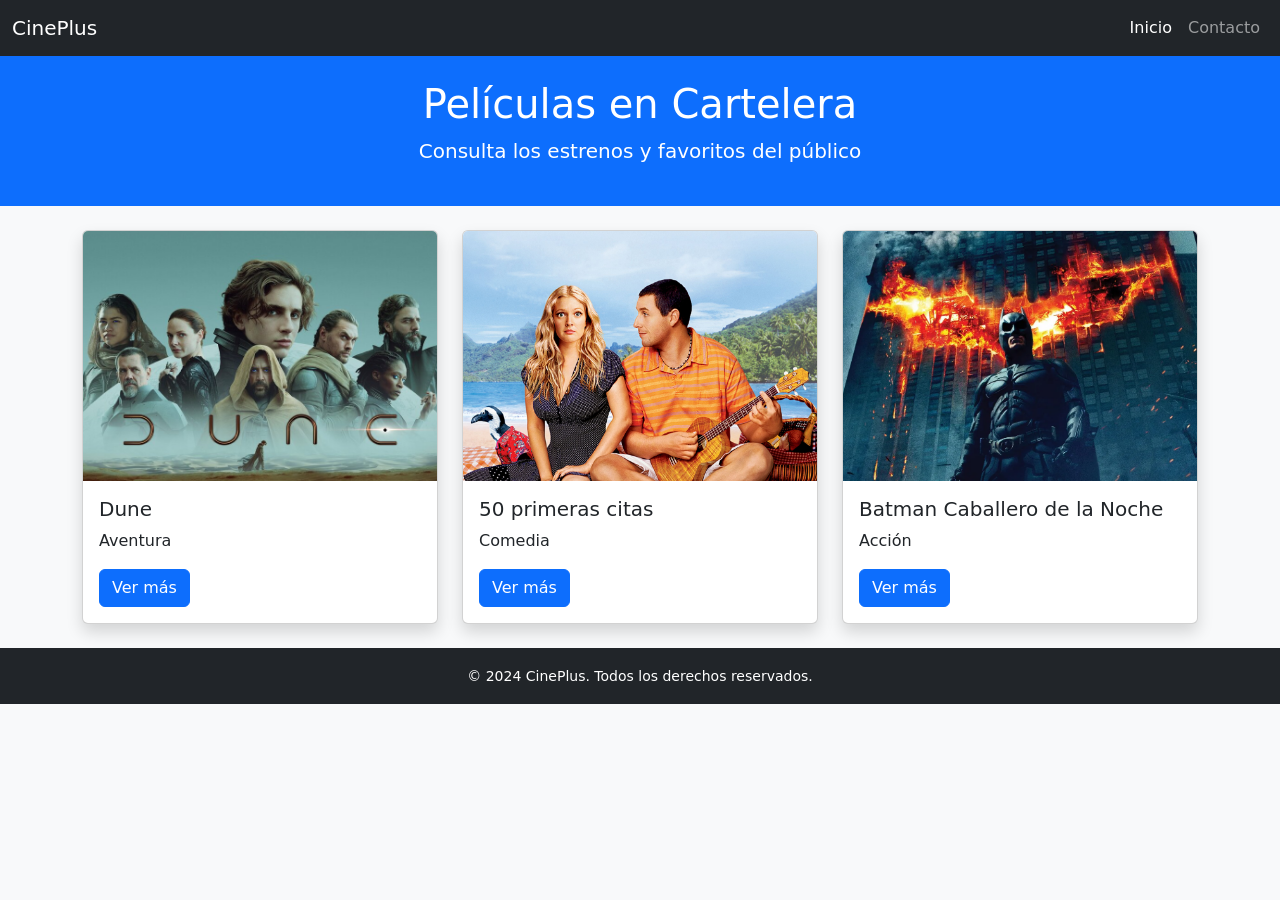
==== index.html @ e9899c21 "Codigo base" ====
<!DOCTYPE html>
<html lang="es">
<head>
  <meta charset="UTF-8">
  <title>Películas en Cartelera</title>
  <meta name="viewport" content="width=device-width, initial-scale=1">
  <link href="https://cdn.jsdelivr.net/npm/bootstrap@5.3.2/dist/css/bootstrap.min.css" rel="stylesheet">
  <link rel="stylesheet" href="css/style.css">
</head>
<body>
  <nav class="navbar navbar-expand-lg navbar-dark bg-dark">
    <div class="container-fluid">
      <a class="navbar-brand" href="#">CinePlus</a>
      <div class="collapse navbar-collapse">
        <ul class="navbar-nav ms-auto">
          <li class="nav-item"><a class="nav-link active" href="index.html">Inicio</a></li>
          <li class="nav-item"><a class="nav-link" href="pages/contacto.html">Contacto</a></li>
        </ul>
      </div>
    </div>
  </nav>

  <header class="bg-primary text-white text-center p-4">
    <h1>Películas en Cartelera</h1>
    <p class="lead">Consulta los estrenos y favoritos del público</p>
  </header>

  <main class="container py-4">
    <div class="row" id="lista-peliculas">
      <!-- Películas cargadas dinámicamente -->
    </div>
  </main>

  <footer class="bg-dark text-center text-white py-3">
    <small>&copy; 2024 CinePlus. Todos los derechos reservados.</small>
  </footer>

  <script src="https://code.jquery.com/jquery-3.6.4.min.js"></script>
  <script src="js/app.js"></script>
</body>
</html>
---- css/style.css ----
body {
    background-color: #f8f9fa;
  }
  
  .card img {
    height: 250px;
    object-fit: cover;
  }
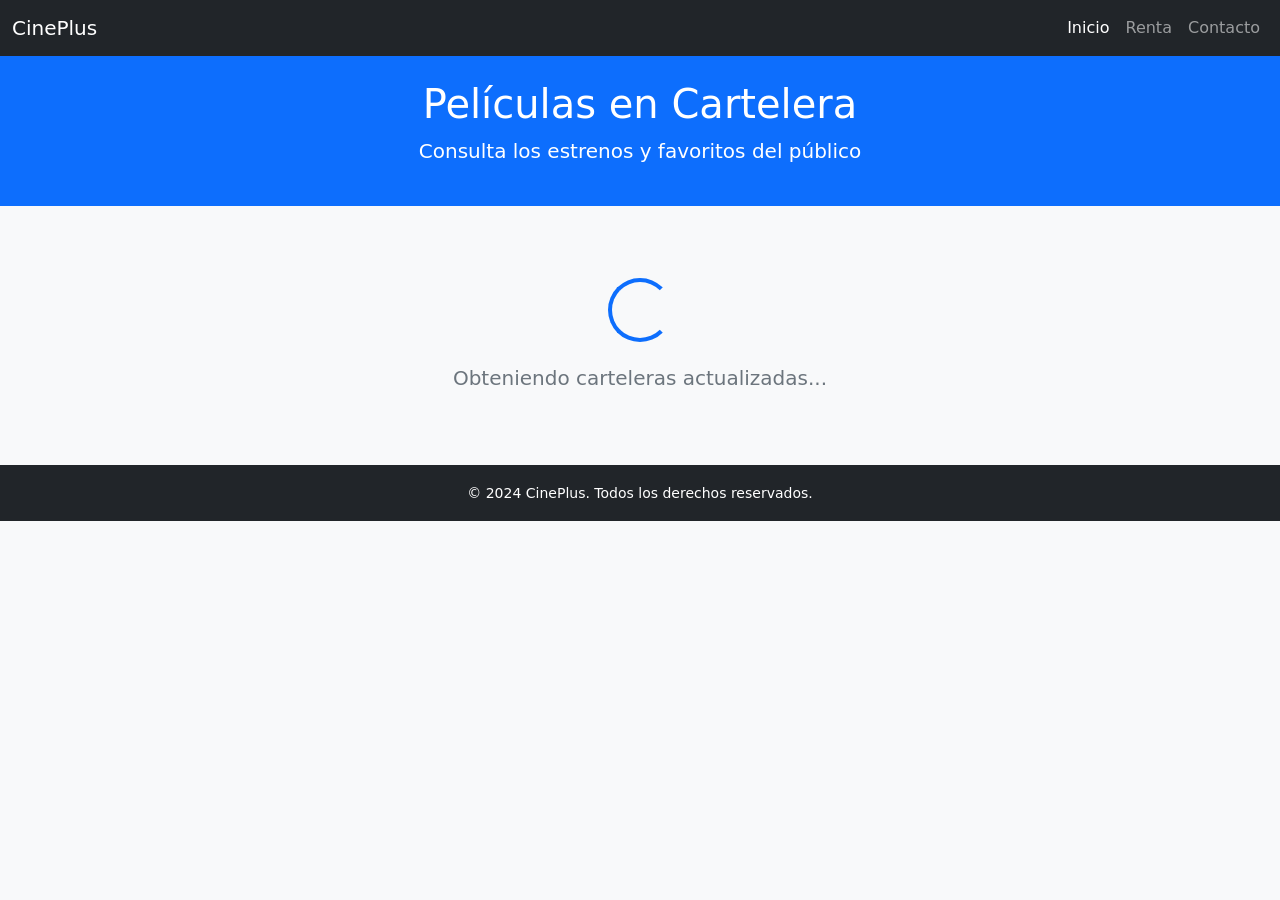
==== commit 8ddc71d7: "pagina de renta, opiniones y retraso de 5 segundos" ====
--- a/index.html
+++ b/index.html
@@ -14,6 +14,7 @@
       <div class="collapse navbar-collapse">
         <ul class="navbar-nav ms-auto">
           <li class="nav-item"><a class="nav-link active" href="index.html">Inicio</a></li>
+          <li class="nav-item"><a class="nav-link" href="pages/renta.html">Renta</a></li>
           <li class="nav-item"><a class="nav-link" href="pages/contacto.html">Contacto</a></li>
         </ul>
       </div>
@@ -26,7 +27,16 @@
   </header>
 
   <main class="container py-4">
-    <div class="row" id="lista-peliculas">
+    <!-- Nuestro contenedor de carga con Spinner de Bootstrap -->
+    <div id="spinner-container" class="text-center my-5 d-none">
+      <div class="spinner-border text-primary" style="width: 4rem; height: 4rem;" role="status">
+        <span class="visually-hidden">Cargando...</span>
+      </div>
+      <p class="mt-3 fs-5 text-secondary">Obteniendo carteleras actualizadas...</p>
+    </div>
+
+    <!-- Inicialmente oculto para revelar con animaciones -->
+    <div class="row" id="lista-peliculas" style="display: none;">
       <!-- Películas cargadas dinámicamente -->
     </div>
   </main>
@@ -35,7 +45,25 @@
     <small>&copy; 2024 CinePlus. Todos los derechos reservados.</small>
   </footer>
 
+  <!-- Modal global para visualizar Tráilers -->
+  <div class="modal fade" id="trailerModal" tabindex="-1" aria-hidden="true">
+    <div class="modal-dialog modal-lg modal-dialog-centered">
+      <div class="modal-content bg-dark border-0">
+        <div class="modal-header border-secondary text-white">
+          <h5 class="modal-title" id="trailerModalLabel">Tráiler Oficial</h5>
+          <button type="button" class="btn-close btn-close-white" data-bs-dismiss="modal" aria-label="Close"></button>
+        </div>
+        <div class="modal-body p-0 ratio ratio-16x9">
+          <!-- Este input se cargará usando JS cuando el usuario elija la película -->
+          <iframe id="trailerModalIframe" src="" allowfullscreen></iframe>
+        </div>
+      </div>
+    </div>
+  </div>
+
   <script src="https://code.jquery.com/jquery-3.6.4.min.js"></script>
+  <!-- Bootstrap Script para la utilidad de los Modales -->
+  <script src="https://cdn.jsdelivr.net/npm/bootstrap@5.3.2/dist/js/bootstrap.bundle.min.js"></script>
   <script src="js/app.js"></script>
 </body>
 </html>
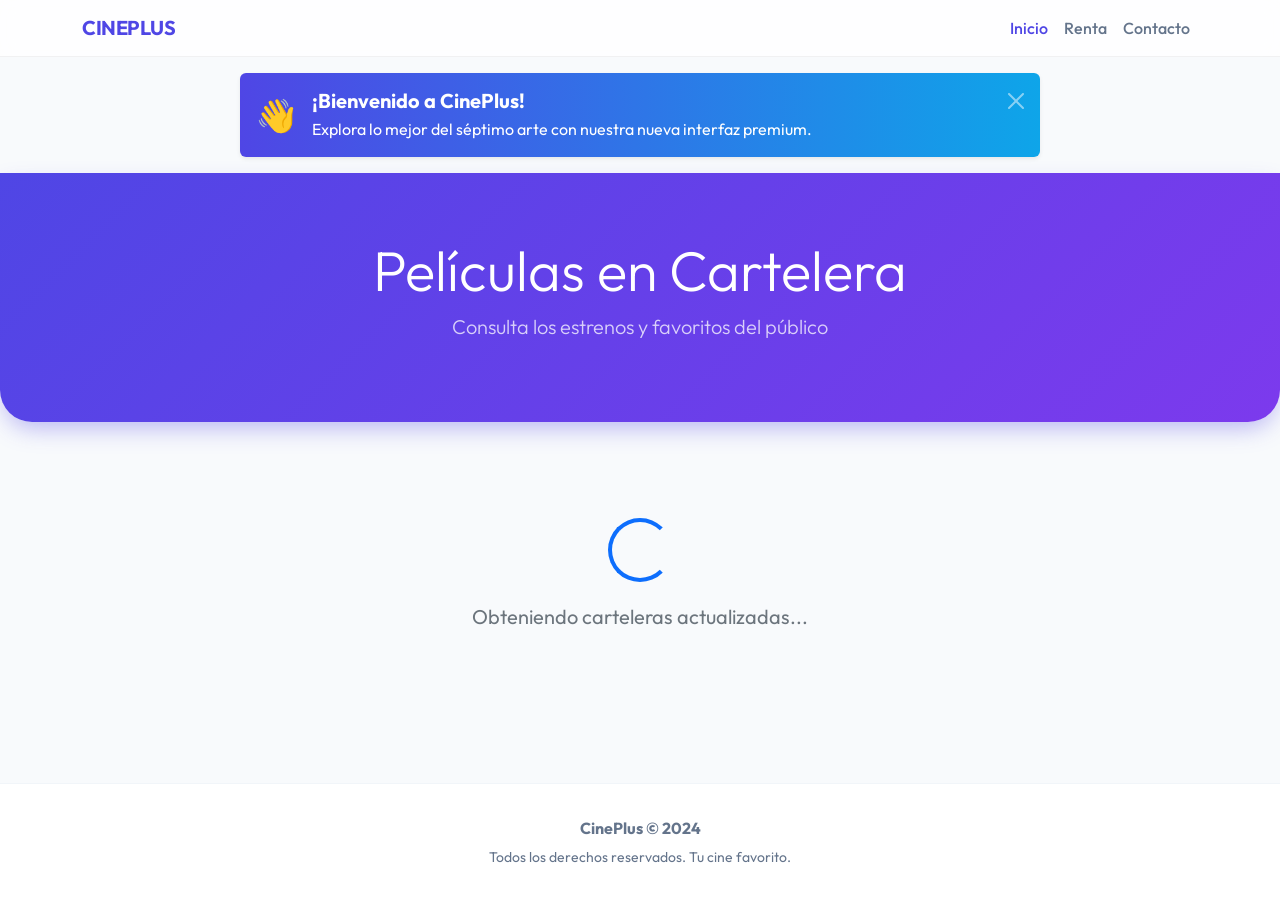
==== commit 54f16f3a: "ajustes finales" ====
--- a/index.html
+++ b/index.html
@@ -8,10 +8,13 @@
   <link rel="stylesheet" href="css/style.css">
 </head>
 <body>
-  <nav class="navbar navbar-expand-lg navbar-dark bg-dark">
-    <div class="container-fluid">
-      <a class="navbar-brand" href="#">CinePlus</a>
-      <div class="collapse navbar-collapse">
+  <nav class="navbar navbar-expand-lg navbar-light sticky-top">
+    <div class="container">
+      <a class="navbar-brand" href="index.html">CINEPLUS</a>
+      <button class="navbar-toggler border-0" type="button" data-bs-toggle="collapse" data-bs-target="#navbarNav">
+        <span class="navbar-toggler-icon"></span>
+      </button>
+      <div class="collapse navbar-collapse" id="navbarNav">
         <ul class="navbar-nav ms-auto">
           <li class="nav-item"><a class="nav-link active" href="index.html">Inicio</a></li>
           <li class="nav-item"><a class="nav-link" href="pages/renta.html">Renta</a></li>
@@ -21,41 +24,50 @@
     </div>
   </nav>
 
-  <header class="bg-primary text-white text-center p-4">
-    <h1>Películas en Cartelera</h1>
-    <p class="lead">Consulta los estrenos y favoritos del público</p>
-  </header>
+  <main>
+    <div id="welcome-alert-container"></div>
 
-  <main class="container py-4">
-    <!-- Nuestro contenedor de carga con Spinner de Bootstrap -->
-    <div id="spinner-container" class="text-center my-5 d-none">
-      <div class="spinner-border text-primary" style="width: 4rem; height: 4rem;" role="status">
-        <span class="visually-hidden">Cargando...</span>
+    <header class="text-white text-center">
+      <div class="container">
+        <h1 class="display-4 mb-2">Películas en Cartelera</h1>
+        <p class="lead opacity-75">Consulta los estrenos y favoritos del público</p>
       </div>
-      <p class="mt-3 fs-5 text-secondary">Obteniendo carteleras actualizadas...</p>
-    </div>
+    </header>
 
-    <!-- Inicialmente oculto para revelar con animaciones -->
-    <div class="row" id="lista-peliculas" style="display: none;">
-      <!-- Películas cargadas dinámicamente -->
+    <div class="container py-5">
+      <!-- Nuestro contenedor de carga con Spinner de Bootstrap -->
+      <div id="spinner-container" class="text-center my-5 d-none">
+        <div class="spinner-border text-primary" style="width: 4rem; height: 4rem;" role="status">
+          <span class="visually-hidden">Cargando...</span>
+        </div>
+        <p class="mt-3 fs-5 text-secondary">Obteniendo carteleras actualizadas...</p>
+      </div>
+
+      <!-- Inicialmente oculto para revelar con animaciones -->
+      <div class="row" id="lista-peliculas" style="display: none;">
+        <!-- Películas cargadas dinámicamente -->
+      </div>
     </div>
   </main>
 
-  <footer class="bg-dark text-center text-white py-3">
-    <small>&copy; 2024 CinePlus. Todos los derechos reservados.</small>
+  <footer class="text-center">
+    <div class="container">
+      <p class="mb-1 fw-bold">CinePlus &copy; 2024</p>
+      <small>Todos los derechos reservados. Tu cine favorito.</small>
+    </div>
   </footer>
 
   <!-- Modal global para visualizar Tráilers -->
   <div class="modal fade" id="trailerModal" tabindex="-1" aria-hidden="true">
     <div class="modal-dialog modal-lg modal-dialog-centered">
-      <div class="modal-content bg-dark border-0">
-        <div class="modal-header border-secondary text-white">
-          <h5 class="modal-title" id="trailerModalLabel">Tráiler Oficial</h5>
-          <button type="button" class="btn-close btn-close-white" data-bs-dismiss="modal" aria-label="Close"></button>
+      <div class="modal-content border-0 shadow-lg">
+        <div class="modal-header border-0">
+          <h5 class="modal-title fw-bold" id="trailerModalLabel">Tráiler Oficial</h5>
+          <button type="button" class="btn-close" data-bs-dismiss="modal" aria-label="Close"></button>
         </div>
         <div class="modal-body p-0 ratio ratio-16x9">
           <!-- Este input se cargará usando JS cuando el usuario elija la película -->
-          <iframe id="trailerModalIframe" src="" allowfullscreen></iframe>
+          <iframe id="trailerModalIframe" src="" allowfullscreen class="rounded-bottom"></iframe>
         </div>
       </div>
     </div>
--- a/css/style.css
+++ b/css/style.css
@@ -1,9 +1,134 @@
-body {
-    background-color: #f8f9fa;
-  }
-  
-  .card img {
-    height: 250px;
-    object-fit: cover;
-  }
-  +@import url('https://fonts.googleapis.com/css2?family=Outfit:wght@300;400;600;700&display=swap');
+
+:root {
+  --primary-glow: #e2e8f0;
+  --accent-color: #4f46e5;
+  --bg-color: #f8fafc;
+  --card-bg: rgba(255, 255, 255, 0.9);
+}
+
+body {
+  font-family: 'Outfit', sans-serif;
+  background-color: var(--bg-color);
+  color: #1e293b;
+  min-height: 100vh;
+  display: flex;
+  flex-direction: column;
+}
+
+main {
+  flex: 1;
+}
+
+/* Navbar Premium */
+.navbar {
+  background: rgba(255, 255, 255, 0.8) !important;
+  backdrop-filter: blur(10px);
+  border-bottom: 1px solid rgba(0, 0, 0, 0.05);
+  transition: all 0.3s ease;
+}
+
+.navbar-brand {
+  font-weight: 700;
+  color: var(--accent-color) !important;
+  letter-spacing: -0.5px;
+}
+
+.nav-link {
+  color: #64748b !important;
+  font-weight: 500;
+  transition: color 0.3s ease;
+}
+
+.nav-link:hover, .nav-link.active {
+  color: var(--accent-color) !important;
+}
+
+/* Header & Typography */
+header {
+  background: linear-gradient(135deg, #4f46e5 0%, #7c3aed 100%);
+  padding: 4rem 1rem;
+  border-radius: 0 0 2rem 2rem;
+  box-shadow: 0 10px 25px -5px rgba(79, 70, 229, 0.4);
+}
+
+h1, h2, h3 {
+  font-weight: 700;
+}
+
+/* Cards & Lighting */
+.card {
+  border: none;
+  background: var(--card-bg);
+  border-radius: 1.25rem;
+  transition: transform 0.3s ease, box-shadow 0.3s ease;
+  overflow: hidden;
+  box-shadow: 0 4px 6px -1px rgb(0 0 0 / 0.1), 0 2px 4px -2px rgb(0 0 0 / 0.1);
+}
+
+.card:hover {
+  transform: translateY(-5px);
+  box-shadow: 0 20px 25px -5px rgb(0 0 0 / 0.1), 0 8px 10px -6px rgb(0 0 0 / 0.1);
+}
+
+.card img {
+  height: 400px;
+  object-fit: cover;
+  transition: transform 0.5s ease;
+}
+
+.card:hover img {
+  transform: scale(1.05);
+}
+
+/* Forms */
+.form-control, .form-select {
+  border-radius: 0.75rem;
+  padding: 0.75rem 1rem;
+  border: 1px solid #e2e8f0;
+  transition: all 0.3s ease;
+}
+
+.form-control:focus {
+  box-shadow: 0 0 0 4px rgba(79, 70, 229, 0.1);
+  border-color: var(--accent-color);
+}
+
+/* Buttons */
+.btn {
+  border-radius: 0.75rem;
+  padding: 0.6rem 1.5rem;
+  font-weight: 600;
+  transition: all 0.3s ease;
+}
+
+.btn-primary {
+  background-color: var(--accent-color);
+  border: none;
+  box-shadow: 0 4px 14px 0 rgba(79, 70, 229, 0.39);
+}
+
+.btn-primary:hover {
+  background-color: #4338ca;
+  transform: translateY(-2px);
+  box-shadow: 0 6px 20px rgba(79, 70, 229, 0.23);
+}
+
+/* Footer Sticky */
+footer {
+  background: white !important;
+  color: #64748b !important;
+  border-top: 1px solid #f1f5f9;
+  padding: 2rem 0;
+  margin-top: auto;
+}
+
+/* Animations */
+@keyframes fadeIn {
+  from { opacity: 0; transform: translateY(10px); }
+  to { opacity: 1; transform: translateY(0); }
+}
+
+.animate-fade-in {
+  animation: fadeIn 0.8s ease forwards;
+}
